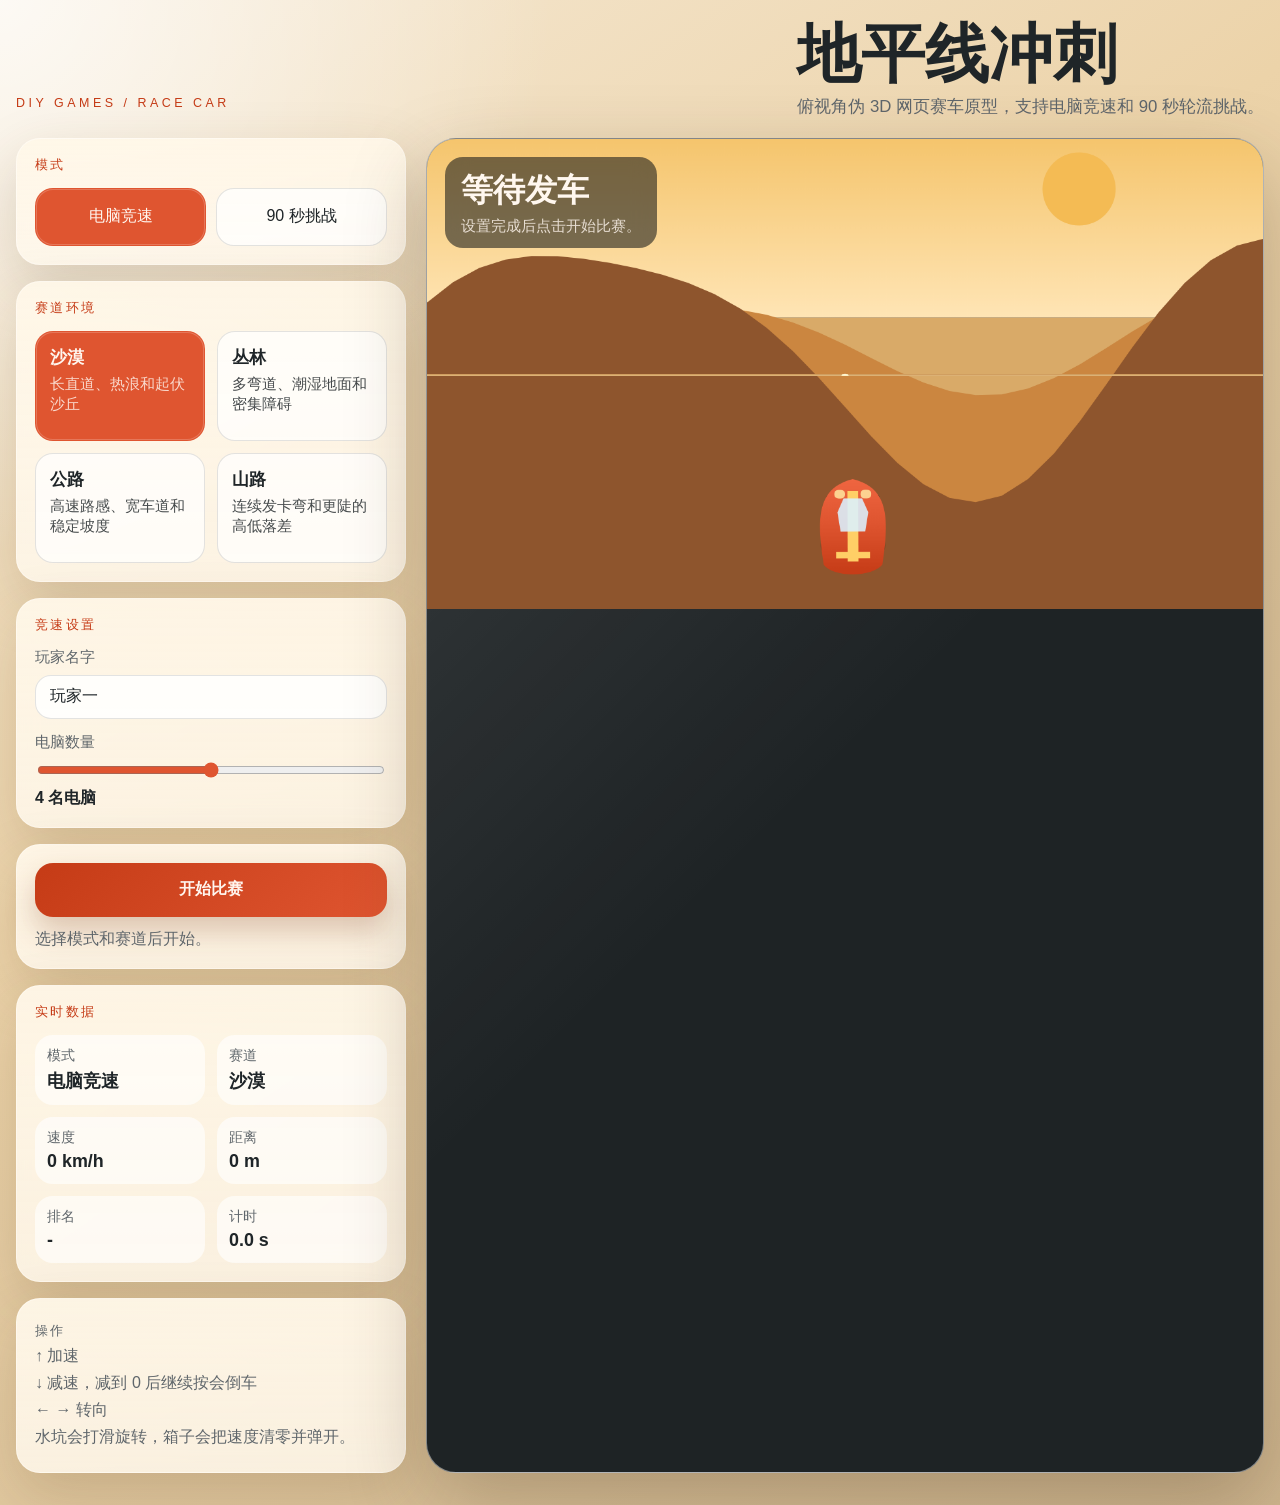
==== race_car/index.html @ 60ea51ae "race car" ====
<!doctype html>
<html lang="zh-CN">
  <head>
    <meta charset="utf-8">
    <meta name="viewport" content="width=device-width, initial-scale=1">
    <title>地平线冲刺</title>
    <link rel="stylesheet" href="styles.css">
  </head>
  <body>
    <div class="shell">
      <header class="hero">
        <p class="eyebrow">DIY GAMES / RACE CAR</p>
        <div>
          <h1>地平线冲刺</h1>
          <p class="hero-copy">俯视角伪 3D 网页赛车原型，支持电脑竞速和 90 秒轮流挑战。</p>
        </div>
      </header>

      <main class="layout">
        <section class="control-panel">
          <div class="panel-card">
            <p class="section-label">模式</p>
            <div class="mode-switch">
              <button class="mode-button is-active" data-mode="race" type="button">电脑竞速</button>
              <button class="mode-button" data-mode="time" type="button">90 秒挑战</button>
            </div>
          </div>

          <div class="panel-card">
            <p class="section-label">赛道环境</p>
            <div class="track-grid">
              <button class="track-card is-active" data-track="desert" type="button">
                <span class="track-card-title">沙漠</span>
                <span class="track-card-copy">长直道、热浪和起伏沙丘</span>
              </button>
              <button class="track-card" data-track="jungle" type="button">
                <span class="track-card-title">丛林</span>
                <span class="track-card-copy">多弯道、潮湿地面和密集障碍</span>
              </button>
              <button class="track-card" data-track="highway" type="button">
                <span class="track-card-title">公路</span>
                <span class="track-card-copy">高速路感、宽车道和稳定坡度</span>
              </button>
              <button class="track-card" data-track="mountain" type="button">
                <span class="track-card-title">山路</span>
                <span class="track-card-copy">连续发卡弯和更陡的高低落差</span>
              </button>
            </div>
          </div>

          <div class="panel-card mode-config" data-config="race">
            <p class="section-label">竞速设置</p>
            <label class="field">
              <span>玩家名字</span>
              <input id="race-player-name" type="text" value="玩家一" maxlength="20">
            </label>
            <label class="field">
              <span>电脑数量</span>
              <input id="ai-count" type="range" min="2" max="6" value="4">
              <strong id="ai-count-value">4 名电脑</strong>
            </label>
          </div>

          <div class="panel-card mode-config is-hidden" data-config="time">
            <p class="section-label">挑战设置</p>
            <label class="field">
              <span>玩家名单</span>
              <textarea id="player-names" rows="5" placeholder="每行一个名字">爸爸
妈妈
宝贝</textarea>
            </label>
            <p class="field-hint">90 秒倒计时结束后，按每位玩家的最远距离排名。</p>
          </div>

          <div class="panel-card actions-card">
            <button id="start-button" class="primary-button" type="button">开始比赛</button>
            <button id="reset-button" class="secondary-button is-hidden" type="button">返回设置</button>
            <p id="status-message" class="status-message">选择模式和赛道后开始。</p>
          </div>

          <div class="panel-card hud-card">
            <p class="section-label">实时数据</p>
            <dl class="hud-list">
              <div>
                <dt>模式</dt>
                <dd id="hud-mode">电脑竞速</dd>
              </div>
              <div>
                <dt>赛道</dt>
                <dd id="hud-track">沙漠</dd>
              </div>
              <div>
                <dt>速度</dt>
                <dd id="hud-speed">0 km/h</dd>
              </div>
              <div>
                <dt>距离</dt>
                <dd id="hud-distance">0 m</dd>
              </div>
              <div>
                <dt>排名</dt>
                <dd id="hud-rank">-</dd>
              </div>
              <div>
                <dt>计时</dt>
                <dd id="hud-timer">90.0 s</dd>
              </div>
            </dl>
          </div>

          <div class="panel-card help-card">
            <p class="section-label">操作</p>
            <p>↑ 加速</p>
            <p>↓ 减速，减到 0 后继续按会倒车</p>
            <p>← → 转向</p>
            <p>水坑会打滑旋转，箱子会把速度清零并弹开。</p>
          </div>
        </section>

        <section class="stage-panel">
          <canvas id="game-canvas" width="1280" height="720" aria-label="赛车游戏画布"></canvas>

          <div class="canvas-overlay">
            <div class="overlay-chip">
              <span id="overlay-title">等待发车</span>
              <small id="overlay-subtitle">设置完成后点击开始比赛。</small>
            </div>
          </div>

          <aside id="results-panel" class="results-panel is-hidden">
            <h2 id="results-title">比赛结果</h2>
            <ol id="results-list"></ol>
            <button id="results-action" class="primary-button" type="button">继续</button>
          </aside>
        </section>
      </main>
    </div>

    <script src="app.js"></script>
  </body>
</html>
---- race_car/styles.css ----
:root {
  --bg: #f2e6d3;
  --bg-deep: #d2bc97;
  --panel: rgba(255, 248, 236, 0.84);
  --panel-strong: rgba(255, 247, 232, 0.95);
  --ink: #1f2528;
  --muted: #5f666b;
  --track: #de7a3b;
  --track-deep: #8a4723;
  --accent: #df5530;
  --accent-soft: rgba(223, 85, 48, 0.18);
  --line: rgba(31, 37, 40, 0.12);
  --shadow: 0 22px 60px rgba(83, 53, 22, 0.18);
  --radius: 24px;
}

* {
  box-sizing: border-box;
}

html,
body {
  margin: 0;
  min-height: 100%;
}

body {
  color: var(--ink);
  font-family: "Avenir Next Condensed", "Franklin Gothic Medium", "Trebuchet MS", sans-serif;
  background:
    radial-gradient(circle at top left, rgba(255, 255, 255, 0.75), transparent 28%),
    linear-gradient(145deg, #f6ead6 0%, #ecd3a9 40%, #cfb68f 100%);
}

button,
input,
textarea {
  font: inherit;
}

button {
  cursor: pointer;
}

.shell {
  width: min(1440px, calc(100vw - 32px));
  margin: 0 auto;
  padding: 24px 0 32px;
}

.hero {
  display: flex;
  justify-content: space-between;
  gap: 24px;
  align-items: end;
  margin-bottom: 20px;
}

.eyebrow {
  margin: 0 0 8px;
  letter-spacing: 0.28em;
  text-transform: uppercase;
  color: var(--track-deep);
  font-size: 0.78rem;
}

.hero h1 {
  margin: 0;
  font-size: clamp(2.4rem, 5vw, 4.6rem);
  line-height: 0.95;
}

.hero-copy {
  margin: 10px 0 0;
  max-width: 640px;
  color: var(--muted);
  font-size: 1.05rem;
}

.layout {
  display: grid;
  grid-template-columns: minmax(320px, 390px) minmax(0, 1fr);
  gap: 20px;
}

.control-panel {
  display: flex;
  flex-direction: column;
  gap: 16px;
}

.panel-card {
  border: 1px solid rgba(255, 255, 255, 0.35);
  border-radius: var(--radius);
  padding: 18px;
  background: linear-gradient(180deg, var(--panel-strong), var(--panel));
  box-shadow: var(--shadow);
  backdrop-filter: blur(14px);
}

.section-label {
  margin: 0 0 14px;
  color: var(--track-deep);
  text-transform: uppercase;
  letter-spacing: 0.18em;
  font-size: 0.8rem;
}

.mode-switch {
  display: grid;
  grid-template-columns: repeat(2, minmax(0, 1fr));
  gap: 10px;
}

.mode-button,
.track-card,
.secondary-button {
  border: 1px solid var(--line);
  border-radius: 18px;
  background: rgba(255, 255, 255, 0.72);
  color: var(--ink);
  transition: transform 180ms ease, border-color 180ms ease, background 180ms ease;
}

.mode-button {
  min-height: 58px;
  padding: 10px 14px;
}

.mode-button:hover,
.track-card:hover,
.secondary-button:hover {
  transform: translateY(-1px);
  border-color: rgba(31, 37, 40, 0.28);
}

.mode-button.is-active,
.track-card.is-active {
  background: linear-gradient(135deg, var(--accent), var(--track));
  color: #fff6ef;
  border-color: transparent;
  box-shadow: inset 0 0 0 1px rgba(255, 255, 255, 0.2);
}

.track-grid {
  display: grid;
  grid-template-columns: repeat(2, minmax(0, 1fr));
  gap: 12px;
}

.track-card {
  display: flex;
  flex-direction: column;
  gap: 6px;
  min-height: 110px;
  padding: 14px;
  text-align: left;
}

.track-card-title {
  font-size: 1.05rem;
  font-weight: 700;
}

.track-card-copy {
  font-size: 0.92rem;
  line-height: 1.35;
  color: inherit;
  opacity: 0.82;
}

.field {
  display: grid;
  gap: 8px;
}

.field + .field {
  margin-top: 14px;
}

.field span {
  color: var(--muted);
  font-size: 0.92rem;
}

.field input[type="text"],
.field textarea {
  width: 100%;
  border: 1px solid rgba(31, 37, 40, 0.12);
  border-radius: 16px;
  padding: 12px 14px;
  background: rgba(255, 255, 255, 0.86);
  color: var(--ink);
}

.field textarea {
  resize: vertical;
  min-height: 132px;
}

.field input[type="range"] {
  accent-color: var(--accent);
}

.field-hint {
  margin: 12px 0 0;
  color: var(--muted);
  font-size: 0.92rem;
  line-height: 1.45;
}

.actions-card {
  display: grid;
  gap: 10px;
}

.primary-button,
.secondary-button {
  min-height: 54px;
  padding: 12px 18px;
  font-weight: 700;
}

.primary-button {
  border: 0;
  border-radius: 18px;
  color: #fff5ee;
  background: linear-gradient(135deg, var(--track-deep), var(--accent));
  box-shadow: 0 14px 30px rgba(125, 53, 24, 0.26);
}

.primary-button:hover {
  transform: translateY(-1px);
}

.status-message {
  margin: 0;
  color: var(--muted);
  line-height: 1.45;
}

.hud-list {
  margin: 0;
  display: grid;
  grid-template-columns: repeat(2, minmax(0, 1fr));
  gap: 12px;
}

.hud-list div {
  padding: 12px;
  border-radius: 18px;
  background: rgba(255, 255, 255, 0.62);
}

.hud-list dt {
  margin: 0 0 4px;
  color: var(--muted);
  font-size: 0.85rem;
}

.hud-list dd {
  margin: 0;
  font-size: 1.12rem;
  font-weight: 700;
}

.help-card p {
  margin: 6px 0;
  color: var(--muted);
}

.stage-panel {
  position: relative;
  min-height: 720px;
  border-radius: 30px;
  overflow: hidden;
  border: 1px solid rgba(255, 255, 255, 0.45);
  background:
    linear-gradient(180deg, rgba(255, 255, 255, 0.32), transparent 30%),
    linear-gradient(135deg, rgba(255, 255, 255, 0.12), transparent 48%),
    #1e2325;
  box-shadow: 0 30px 80px rgba(57, 39, 18, 0.28);
}

#game-canvas {
  display: block;
  width: 100%;
  height: auto;
  aspect-ratio: 16 / 9;
}

.canvas-overlay {
  pointer-events: none;
  position: absolute;
  inset: 18px 18px auto;
}

.overlay-chip {
  display: inline-flex;
  flex-direction: column;
  gap: 4px;
  padding: 12px 16px;
  border-radius: 18px;
  color: #fff7ef;
  background: rgba(17, 20, 23, 0.56);
  backdrop-filter: blur(12px);
}

.overlay-chip span {
  font-size: clamp(1.3rem, 3vw, 2rem);
  font-weight: 700;
}

.overlay-chip small {
  color: rgba(255, 247, 239, 0.82);
  font-size: 0.92rem;
}

.results-panel {
  position: absolute;
  right: 18px;
  bottom: 18px;
  width: min(340px, calc(100% - 36px));
  padding: 18px;
  border-radius: 24px;
  background: rgba(250, 242, 229, 0.92);
  box-shadow: 0 20px 60px rgba(0, 0, 0, 0.22);
}

.results-panel h2 {
  margin: 0 0 14px;
}

.results-panel ol {
  margin: 0 0 14px 20px;
  padding: 0;
  display: grid;
  gap: 8px;
}

.results-panel li {
  line-height: 1.4;
}

.is-hidden {
  display: none;
}

@media (max-width: 1100px) {
  .layout {
    grid-template-columns: 1fr;
  }

  .stage-panel {
    min-height: auto;
  }
}

@media (max-width: 720px) {
  .shell {
    width: min(100vw - 20px, 1440px);
    padding-top: 12px;
  }

  .hero {
    flex-direction: column;
    align-items: start;
  }

  .track-grid,
  .hud-list,
  .mode-switch {
    grid-template-columns: 1fr;
  }
}
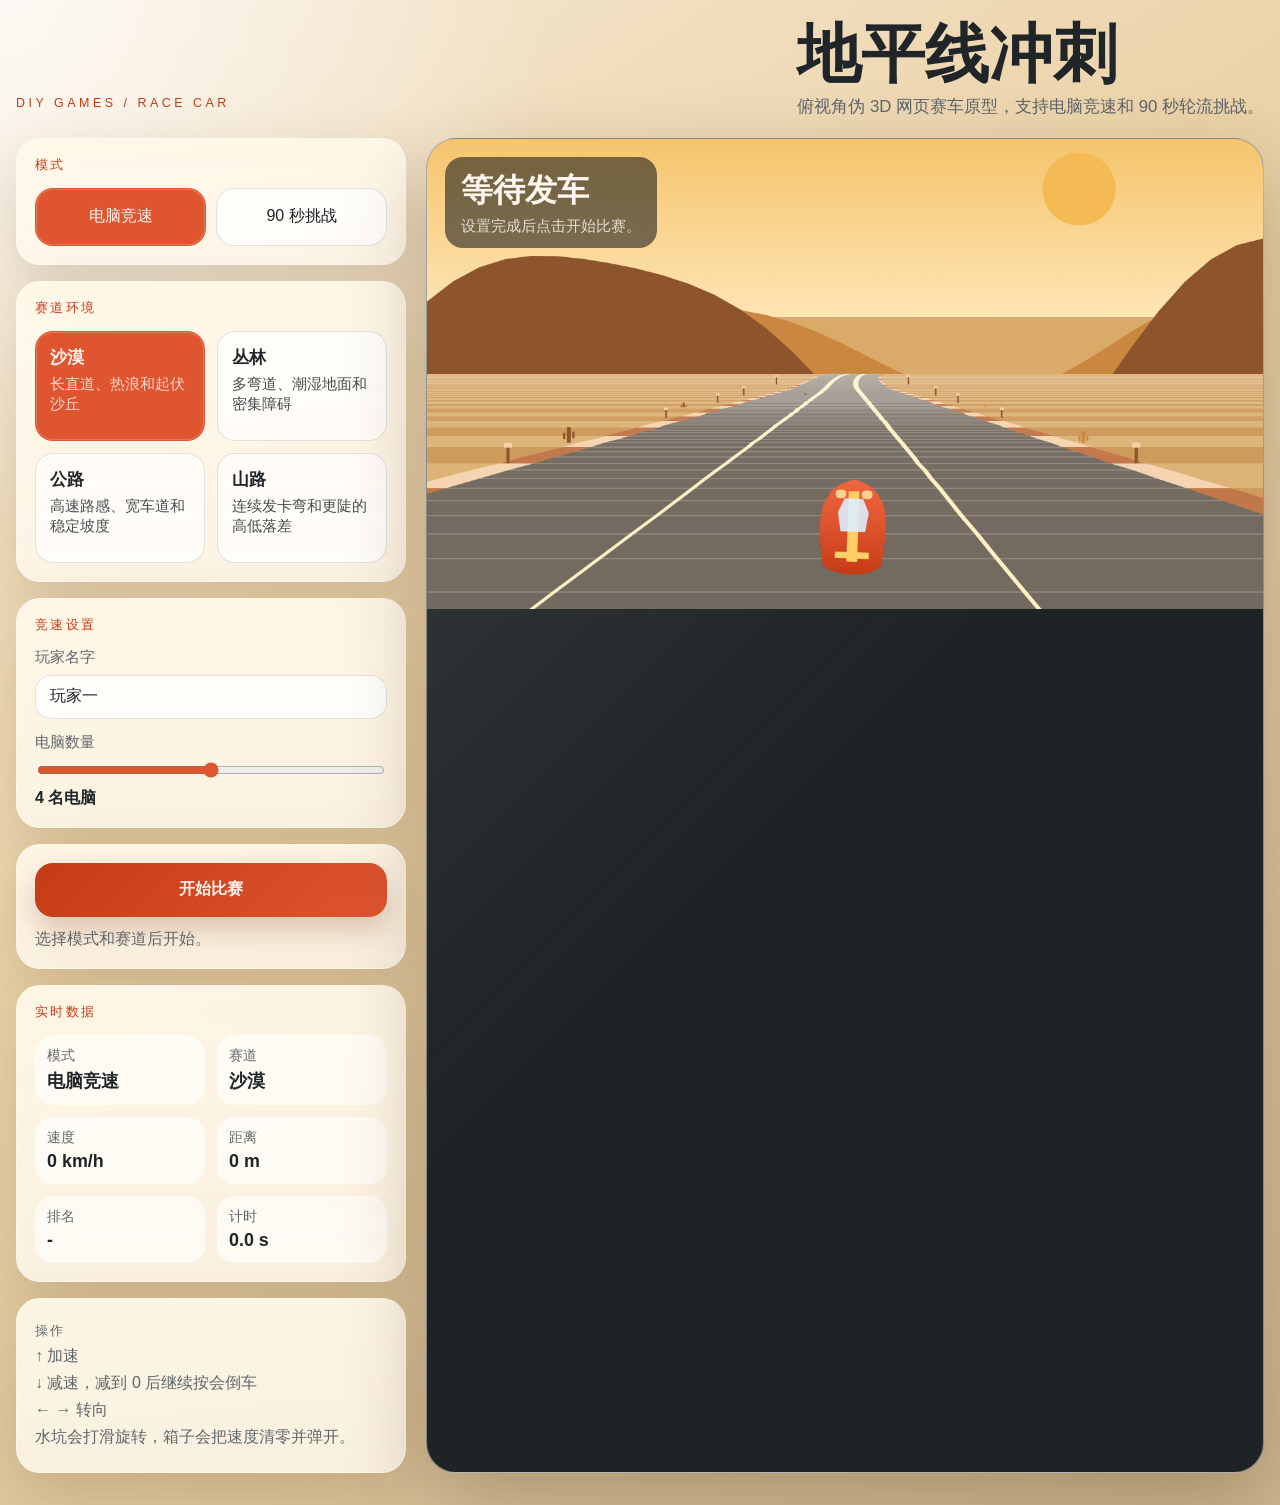
==== commit b07fbc94: "race car" ====
--- a/race_car/index.html
+++ b/race_car/index.html
@@ -4,7 +4,7 @@
     <meta charset="utf-8">
     <meta name="viewport" content="width=device-width, initial-scale=1">
     <title>地平线冲刺</title>
-    <link rel="stylesheet" href="styles.css">
+    <link rel="stylesheet" href="styles.css?v=20260314-2">
   </head>
   <body>
     <div class="shell">
@@ -136,6 +136,6 @@
       </main>
     </div>
 
-    <script src="app.js"></script>
+    <script src="app.js?v=20260314-2"></script>
   </body>
 </html>
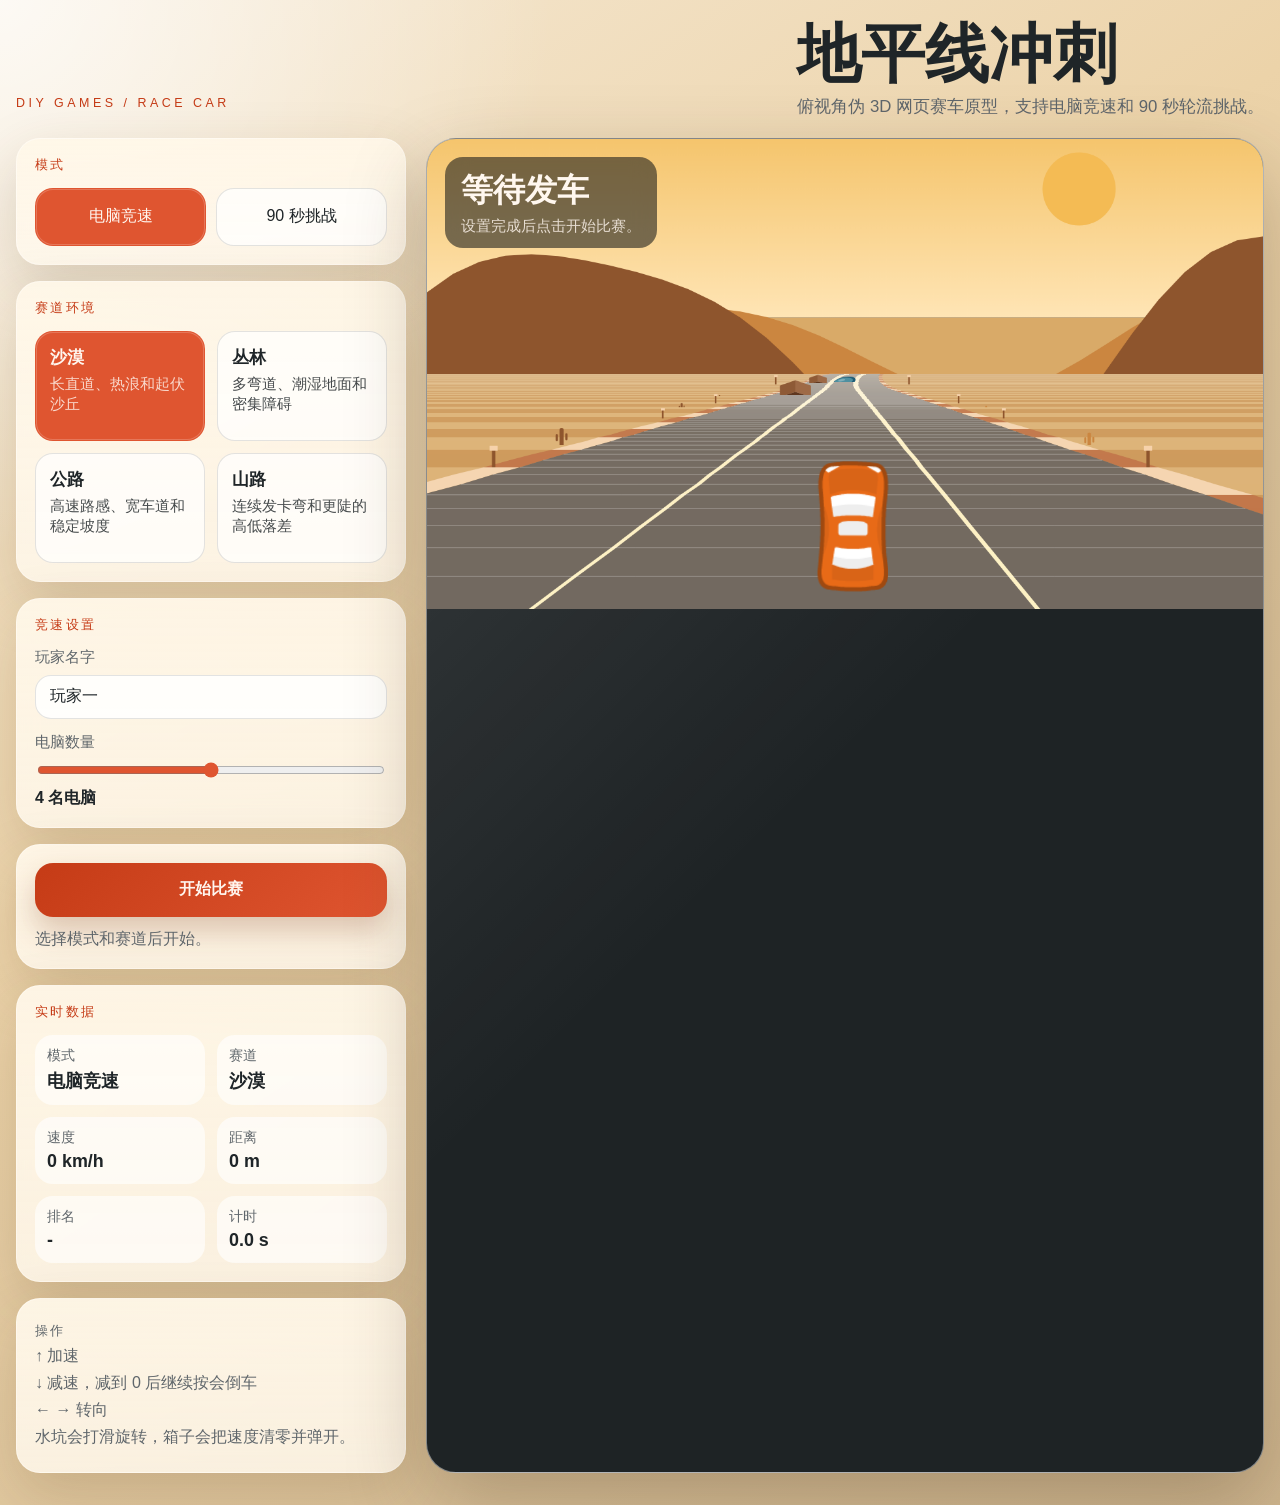
==== commit 4b0a7e6b: "race car" ====
--- a/race_car/index.html
+++ b/race_car/index.html
@@ -4,7 +4,7 @@
     <meta charset="utf-8">
     <meta name="viewport" content="width=device-width, initial-scale=1">
     <title>地平线冲刺</title>
-    <link rel="stylesheet" href="styles.css?v=20260314-2">
+    <link rel="stylesheet" href="styles.css?v=20260314-3">
   </head>
   <body>
     <div class="shell">
@@ -136,6 +136,6 @@
       </main>
     </div>
 
-    <script src="app.js?v=20260314-2"></script>
+    <script src="app.js?v=20260314-3"></script>
   </body>
 </html>
